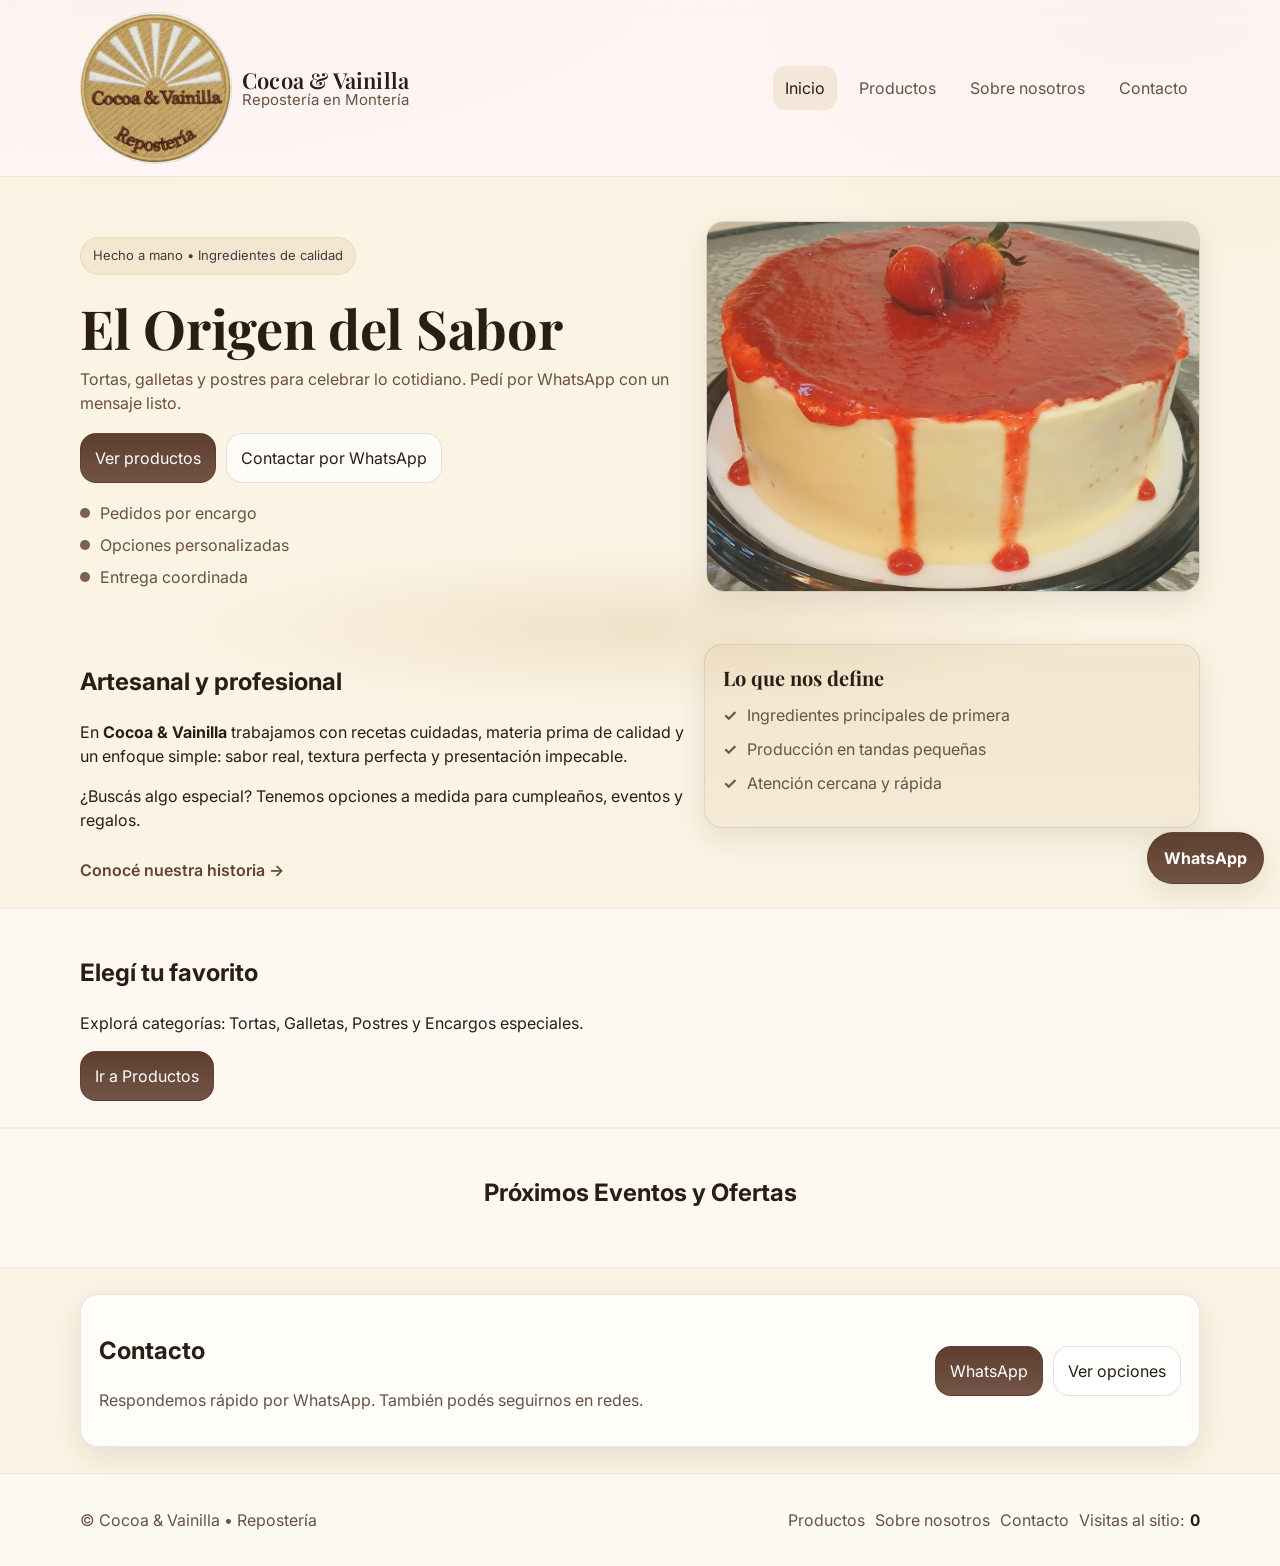
==== index.html @ 6d61a8ed "Add files via upload" ====
<!doctype html>
<html lang="es">
<head>
  <meta charset="utf-8" />
  <meta name="viewport" content="width=device-width, initial-scale=1" />
  <meta name="description" content="Cocoa & Vainilla: repostería artesanal en Montería. Tortas, galletas, postres y encargos especiales. Pedidos por WhatsApp." />
  <title>Cocoa &amp; Vainilla | Repostería artesanal en Montería</title>

  <meta name="robots" content="index,follow" />
  <link rel="canonical" href="index.html" />

  <meta property="og:site_name" content="Cocoa & Vainilla" />
  <meta property="og:type" content="website" />
  <meta property="og:title" content="Cocoa & Vainilla | Repostería artesanal en Montería" />
  <meta property="og:description" content="Tortas, galletas, postres y encargos especiales. Pedí por WhatsApp." />
  <meta property="og:image" content="og-image.png" />
  <meta property="og:image:width" content="1200" />
  <meta property="og:image:height" content="630" />

  <meta name="twitter:card" content="summary_large_image" />
  <meta name="twitter:title" content="Cocoa & Vainilla | Repostería artesanal en Montería" />
  <meta name="twitter:description" content="Tortas, galletas, postres y encargos especiales. Pedí por WhatsApp." />
  <meta name="twitter:image" content="og-image.png" />

  <link rel="preconnect" href="https://fonts.googleapis.com">
  <link rel="preconnect" href="https://fonts.gstatic.com" crossorigin>
  <link href="https://fonts.googleapis.com/css2?family=Inter:wght@300;400;600&family=Playfair+Display:wght@500;600&display=swap" rel="stylesheet">

  <link rel="stylesheet" href="styles.css" />

  <link rel="icon" href="favicon.ico" sizes="any" />
  <link rel="icon" type="image/png" href="favicon-32x32.png" sizes="32x32" />
  <link rel="apple-touch-icon" href="apple-touch-icon.png" />
</head>
<body>
  <a class="skip-link" href="#contenido">Saltar al contenido</a>

  <header class="site-header" data-header>
    <div class="container header-inner">
      <a class="brand" href="index.html" aria-label="Ir al inicio">
        <img src="logo.jpg" alt="Cocoa & Vainilla" width="28" height="28" />
        <span class="brand-text">
          <strong>Cocoa &amp; Vainilla</strong>
          <span>Repostería en Montería</span>
        </span>
      </a>

      <button class="nav-toggle" type="button" aria-expanded="false" aria-controls="site-nav" data-nav-toggle>
        <span class="sr-only">Abrir menú</span>
        <span class="nav-toggle-bars" aria-hidden="true"></span>
      </button>

      <nav id="site-nav" class="site-nav" data-nav>
        <a href="index.html" aria-current="page">Inicio</a>
        <a href="products.html">Productos</a>
        <a href="about.html">Sobre nosotros</a>
        <a href="contact.html">Contacto</a>
      </nav>
    </div>
  </header>

  <main id="contenido">
    <!-- 1. INICIO / HERO -->
    <section class="hero" aria-label="Presentación">
      <div class="container hero-grid">
        <div class="hero-copy">
          <p class="chip">Hecho a mano • Ingredientes de calidad</p>
          <h1>El Origen del Sabor</h1>
          <p class="lead">
            Tortas, galletas y postres para celebrar lo cotidiano.
            Pedí por WhatsApp con un mensaje listo.
          </p>

          <div class="hero-actions">
            <a class="btn btn-primary" href="products.html">Ver productos</a>
            <a class="btn btn-ghost" href="#contacto" data-whatsapp-link data-whatsapp-message="Hola, estoy interesado en sus productos de repostería.">
              Contactar por WhatsApp
            </a>
          </div>

          <ul class="hero-highlights" aria-label="Beneficios">
            <li>Pedidos por encargo</li>
            <li>Opciones personalizadas</li>
            <li>Entrega coordinada</li>
          </ul>
        </div>

        <div class="hero-media" aria-hidden="true">
          <img class="hero-image" src="hero-1.jpg" alt="Torta artesanal Cocoa & Vainilla" />
        </div>
      </div>
      <div class="hero-glow" aria-hidden="true"></div>
    </section>

    <!-- 4. SOBRE NOSOTROS (resumen en inicio) -->
    <section class="section" data-animate>
      <div class="container two-col">
        <div>
          <h2>Artesanal y profesional</h2>
          <p>
            En <strong>Cocoa &amp; Vainilla</strong> trabajamos con recetas cuidadas, materia prima de calidad
            y un enfoque simple: sabor real, textura perfecta y presentación impecable.
          </p>
          <p>
            ¿Buscás algo especial? Tenemos opciones a medida para cumpleaños, eventos y regalos.
          </p>
          <a class="text-link" href="about.html">Conocé nuestra historia →</a>
        </div>
        <div class="card card-soft">
          <h3 class="card-title">Lo que nos define</h3>
          <ul class="check-list">
            <li>Ingredientes principales de primera</li>
            <li>Producción en tandas pequeñas</li>
            <li>Atención cercana y rápida</li>
          </ul>
        </div>
      </div>
    </section>

    <!-- CTA a productos -->
    <section class="section section-alt" data-animate>
      <div class="container cta">
        <div>
          <h2>Elegí tu favorito</h2>
          <p>Explorá categorías: Tortas, Galletas, Postres y Encargos especiales.</p>
        </div>
        <a class="btn btn-primary" href="products.html">Ir a Productos</a>
      </div>
    </section>
<section class="section section-alt" id="ofertas-feed">
  <div class="container">
    <h2 style="text-align: center; margin-bottom: 30px;">Próximos Eventos y Ofertas</h2>
    <div id="offers-container" class="offers-grid">
      </div>
  </div>
</section>
    <!-- 5. CONTACTO (mini en inicio) -->
    <section id="contacto" class="section" data-animate>
      <div class="container">
        <div class="contact-card">
          <div>
            <h2>Contacto</h2>
            <p class="muted">Respondemos rápido por WhatsApp. También podés seguirnos en redes.</p>
          </div>

          <div class="contact-actions">
            <a class="btn btn-primary" href="#" data-whatsapp-link data-whatsapp-message="Hola, estoy interesado en sus productos de repostería.">WhatsApp</a>
            <a class="btn btn-ghost" href="contact.html">Ver opciones</a>
          </div>
        </div>
      </div>
    </section>
  </main>

  <footer class="site-footer">
    <div class="container footer-inner">
      <p class="muted">© <span data-year></span> Cocoa &amp; Vainilla • Repostería</p>
      <div class="footer-links">
        <a href="products.html">Productos</a>
        <a href="about.html">Sobre nosotros</a>
        <a href="contact.html">Contacto</a>
        <span class="footer-visits">Visitas al sitio: <strong data-visit-count>0</strong></span>
      </div>
    </div>
  </footer>

  <a class="wa-float" href="#" data-whatsapp-link aria-label="Escribir por WhatsApp">WhatsApp</a>

 <!-- Panel de administración local (versión mejorada) -->
<div id="admin-panel" style="display:none; position:fixed; top:0; left:0; width:100vw; height:100vh; background:rgba(0,0,0,0.65); z-index:9999; align-items:center; justify-content:center;">
  <div style="background:#fff; padding:32px; border-radius:12px; max-width:520px; width:100%; box-shadow:0 8px 32px #0002; position:relative;">
    <button id="admin-close" style="position:absolute; top:12px; right:12px; font-size:24px; background:none; border:none; cursor:pointer; color:#666;">×</button>
    
    <h2>Editar productos</h2>
    
    <select id="admin-product-select" style="width:100%; margin-bottom:16px; padding:10px;"></select>
    
    <div style="display:flex; gap:8px; margin-bottom:12px;">
      <select id="admin-category" style="flex:1; padding:10px;"></select>
      <input id="admin-new-category" placeholder="Nueva categoría" style="flex:1; padding:10px;" />
      <button id="admin-add-category" style="padding:0 14px;">+</button>
    </div>

    <input id="admin-name" placeholder="Nombre del producto" style="width:100%; margin-bottom:10px; padding:10px;" />
    <textarea id="admin-desc" placeholder="Descripción completa" style="width:100%; height:80px; margin-bottom:10px; padding:10px;"></textarea>
    <input id="admin-price" placeholder="Precio base (COP)" type="number" style="width:100%; margin-bottom:10px; padding:10px;" />
    <input id="admin-image" placeholder="URL de imagen (opcional)" style="width:100%; margin-bottom:10px; padding:10px;" />
    
    <input id="admin-image-file" type="file" accept="image/*" style="width:100%; margin-bottom:12px;" />
    <img id="admin-image-preview" style="display:none; max-width:100%; margin-bottom:12px; border-radius:8px;" alt="Vista previa" />

    <div style="display:flex; gap:12px; margin-top:20px;">
      <button id="admin-save" style="flex:1; background:#c7a56b; color:white; border:none; padding:14px; border-radius:8px; font-weight:bold; font-size:16px;">
        Guardar cambios
      </button>
      <button id="admin-delete" style="flex:1; background:#e74c3c; color:white; border:none; padding:14px; border-radius:8px; font-weight:bold; font-size:16px; display:none;">
        Eliminar producto
      </button>
    </div>

    <p style="font-size:13px; color:#888; margin-top:16px; text-align:center;">
      <hr style="margin: 20px 0; border: 0; border-top: 1px solid #eee;">
<h3>Gestionar Ofertas (Feed)</h3>
<select id="admin-offer-select" style="width:100%; margin-bottom:12px; padding:10px;"></select>
<input id="admin-offer-title" placeholder="Título de la oferta (ej: 2x1 Martes)" style="width:100%; margin-bottom:10px; padding:10px;" />
<textarea id="admin-offer-desc" placeholder="Descripción de la oferta..." style="width:100%; height:60px; margin-bottom:10px; padding:10px;"></textarea>

<div style="display:flex; gap:12px;">
  <button id="admin-offer-save" style="flex:1; background:#4CAF50; color:white; border:none; padding:10px; border-radius:6px; font-weight:bold;">
    Guardar Oferta
  </button>
  <button id="admin-offer-delete" style="flex:1; background:#e74c3c; color:white; border:none; padding:10px; border-radius:6px; font-weight:bold; display:none;">
    Eliminar Oferta
  </button>
</div>
      Solo visible para ti (IndexedDB local)
    </p>
  </div>
</div>
  <script src="script.js" defer></script>
  <script type="module" src="admin.js"></script>
</body>
</html>
---- styles.css ----
/*
  Cocoa & Vainilla — estilos base
  - Mobile first, responsive
  - Paleta pastel (CSS variables)
  - Animaciones simples (hover + fade-in)
*/

:root {
  /* Colores inspirados en el logo (beige/dorado + café) */
  --bg: #fbf3e3;
  --surface: #ffffff;
  --surface-2: #f4e7cf;
  --text: #2b1d16;
  --muted: #6a5144;

  --primary: #5b3a2a;     /* café */
  --primary-2: #c7a56b;   /* dorado */
  --accent: #efe3cc;      /* crema */

  --border: rgba(43, 29, 22, 0.14);
  --shadow: 0 10px 30px rgba(43, 29, 22, 0.10);

  --radius: 18px;
  --radius-sm: 14px;

  --container: 1120px;
  --gap: 16px;
}

*,
*::before,
*::after {
  box-sizing: border-box;
}

html {
  scroll-behavior: smooth;
}

body {
  margin: 0;
  font-family: Inter, system-ui, -apple-system, Segoe UI, Roboto, Arial, sans-serif;
  color: var(--text);
  background: radial-gradient(1200px 600px at 10% -10%, rgba(199, 165, 107, 0.22), transparent 60%),
    radial-gradient(900px 500px at 90% 0%, rgba(239, 227, 204, 0.70), transparent 55%),
    var(--bg);
  line-height: 1.5;
}

img {
  max-width: 100%;
  height: auto;
  display: block;
}

a {
  color: inherit;
  text-decoration: none;
}

a:focus-visible,
button:focus-visible {
  outline: 3px solid rgba(199, 165, 107, 0.55);
  outline-offset: 2px;
  border-radius: 10px;
}

.container {
  width: min(var(--container), 100% - 32px);
  margin-inline: auto;
}

.skip-link {
  position: absolute;
  left: -999px;
  top: 12px;
  background: var(--surface);
  border: 1px solid var(--border);
  padding: 10px 12px;
  border-radius: 12px;
  z-index: 999;
}

.skip-link:focus {
  left: 12px;
}

/* Header / Nav */
.site-header {
  position: sticky;
  top: 0;
  z-index: 50;
  background: rgba(255, 247, 251, 0.72);
  backdrop-filter: blur(12px);
  border-bottom: 1px solid rgba(36, 27, 34, 0.08);
}

.header-inner {
  display: flex;
  align-items: center;
  justify-content: space-between;
  gap: var(--gap);
  padding: 12px 0;
  position: relative;
}

.brand {
  display: inline-flex;
  align-items: center;
  gap: 10px;
}

.brand img {
  width: 192px;
  height: 192px;
  border-radius: 999px;
  object-fit: cover;
  background: rgba(255, 255, 255, 0.85);
  border: 1px solid rgba(43, 29, 22, 0.14);
}

.brand-text {
  display: grid;
  line-height: 1.1;
}

.brand-text strong {
  font-family: "Playfair Display", serif;
  font-weight: 600;
  letter-spacing: 0.2px;
  font-size: 20px;
}

.brand-text span {
  font-size: 14px;
  color: var(--muted);
}

.site-nav {
  display: none;
  gap: 10px;
}

.site-nav a {
  padding: 10px 12px;
  border-radius: 12px;
  color: var(--muted);
  transition: background-color 160ms ease, color 160ms ease;
}

.site-nav a[aria-current="page"] {
  color: var(--text);
  background: rgba(199, 165, 107, 0.18);
}

.site-nav a:hover {
  background: rgba(239, 227, 204, 0.72);
  color: var(--text);
}

.nav-toggle {
  border: 1px solid rgba(36, 27, 34, 0.12);
  background: var(--surface);
  border-radius: 14px;
  padding: 10px 12px;
  cursor: pointer;
}

.nav-toggle-bars {
  display: inline-block;
  width: 22px;
  height: 14px;
  background:
    linear-gradient(var(--text), var(--text)) 0 0 / 100% 2px,
    linear-gradient(var(--text), var(--text)) 0 50% / 100% 2px,
    linear-gradient(var(--text), var(--text)) 0 100% / 100% 2px;
  background-repeat: no-repeat;
  opacity: 0.85;
}

.nav-open .site-nav {
  display: grid;
  position: absolute;
  right: 0;
  top: calc(100% + 10px);
  width: min(320px, 100%);
  padding: 10px;
  background: rgba(255, 255, 255, 0.92);
  border: 1px solid rgba(36, 27, 34, 0.12);
  border-radius: 16px;
  box-shadow: var(--shadow);
}

/* Hero */
.hero {
  position: relative;
  padding: 44px 0 26px;
}

.hero-grid {
  display: grid;
  gap: 22px;
}

.chip {
  display: inline-flex;
  align-items: center;
  gap: 8px;
  padding: 8px 12px;
  border-radius: 999px;
  background: rgba(239, 227, 204, 0.72);
  border: 1px solid rgba(199, 165, 107, 0.22);
  color: rgba(36, 27, 34, 0.85);
  font-size: 13px;
}

.hero h1 {
  margin: 12px 0 10px;
  font-family: "Playfair Display", serif;
  font-size: clamp(34px, 6vw, 54px);
  line-height: 1.05;
  letter-spacing: -0.3px;
}

.lead {
  margin: 0;
  color: var(--muted);
  font-size: 16px;
}

.hero-actions {
  display: flex;
  flex-wrap: wrap;
  gap: 10px;
  margin-top: 18px;
}

.hero-highlights {
  display: grid;
  gap: 8px;
  padding: 0;
  margin: 18px 0 0;
  list-style: none;
  color: var(--muted);
}

.hero-highlights li {
  display: inline-flex;
  align-items: center;
  gap: 10px;
}

.hero-highlights li::before {
  content: "";
  width: 10px;
  height: 10px;
  border-radius: 50%;
  background: rgba(91, 58, 42, 0.80);
}

.hero-media {
  border-radius: var(--radius);
  overflow: hidden;
  border: 1px solid rgba(36, 27, 34, 0.10);
  background: linear-gradient(180deg, rgba(199, 165, 107, 0.20), rgba(239, 227, 204, 0.60));
  box-shadow: var(--shadow);
}

.hero-image {
  width: 100%;
  aspect-ratio: 4 / 3;
  object-fit: cover;
}

.hero-glow {
  position: absolute;
  inset: auto 0 -120px 0;
  height: 220px;
  background: radial-gradient(closest-side, rgba(199, 165, 107, 0.22), transparent 70%);
  pointer-events: none;
}

/* Sections */
.page {
  padding-bottom: 40px;
}

.page-hero {
  padding: 28px 0 8px;
}

.page-hero h1 {
  font-family: "Playfair Display", serif;
  font-size: clamp(28px, 5vw, 40px);
  margin: 0 0 8px;
}

.section {
  padding: 26px 0;
}

.section-alt {
  background: rgba(255, 255, 255, 0.56);
  border-top: 1px solid rgba(36, 27, 34, 0.06);
  border-bottom: 1px solid rgba(36, 27, 34, 0.06);
}

.section-title {
  font-family: "Playfair Display", serif;
  margin: 0 0 12px;
  font-size: 22px;
}

.two-col {
  display: grid;
  gap: 18px;
}

/* Cards */
.card {
  background: rgba(255, 255, 255, 0.85);
  border: 1px solid rgba(36, 27, 34, 0.10);
  border-radius: var(--radius);
  padding: 18px;
  box-shadow: var(--shadow);
}

.card-soft {
  background: linear-gradient(180deg, rgba(199, 165, 107, 0.16), rgba(239, 227, 204, 0.60));
}

.card-title {
  margin: 0 0 10px;
  font-family: "Playfair Display", serif;
  font-size: 20px;
}

.check-list {
  list-style: none;
  padding: 0;
  margin: 0 0 14px;
  color: var(--muted);
  display: grid;
  gap: 10px;
}

.check-list li {
  display: flex;
  gap: 10px;
}

.check-list li::before {
  content: "✓";
  color: rgba(91, 58, 42, 0.85);
  font-weight: 700;
}

/* Buttons */
.btn {
  display: inline-flex;
  align-items: center;
  justify-content: center;
  gap: 10px;
  border-radius: 16px;
  padding: 12px 14px;
  border: 1px solid rgba(36, 27, 34, 0.12);
  cursor: pointer;
  transition: transform 160ms ease, background-color 160ms ease, border-color 160ms ease;
  user-select: none;
}

.btn:hover {
  transform: translateY(-1px);
}

.btn-primary {
  background: linear-gradient(180deg, rgba(91, 58, 42, 0.98), rgba(91, 58, 42, 0.86));
  color: white;
  border-color: rgba(91, 58, 42, 0.55);
}

.btn-primary:hover {
  background: linear-gradient(180deg, rgba(199, 165, 107, 0.96), rgba(91, 58, 42, 0.92));
}

.btn-ghost {
  background: rgba(255, 255, 255, 0.72);
}

.text-link {
  display: inline-flex;
  align-items: center;
  gap: 8px;
  margin-top: 10px;
  color: rgba(91, 58, 42, 0.95);
  font-weight: 600;
}

/* Product grid */
.product-grid {
  display: grid;
  grid-template-columns: repeat(auto-fit, minmax(320px, 1fr));
  gap: 24px;
  align-items: stretch;
}

.product-card {
  background: var(--surface-2);
  border: 1px solid rgba(36, 27, 34, 0.10);
  border-radius: var(--radius);
  overflow: hidden;
  box-shadow: var(--shadow);
  transition: transform 160ms ease, border-color 160ms ease;
  display: flex;
  flex-direction: column;
  height: 100%;
}

.product-card:hover {
  transform: translateY(-2px);
  border-color: rgba(199, 165, 107, 0.40);
}

.product-thumb {
  background: linear-gradient(180deg, rgba(199, 165, 107, 0.20), rgba(239, 227, 204, 0.60));
  border-bottom: 1px solid rgba(36, 27, 34, 0.08);
}

.product-thumb img {
  width: 100%;
  aspect-ratio: 4 / 3;
  object-fit: cover;
}

.product-body {
  padding: 18px 16px 16px 16px;
  display: flex;
  flex-direction: column;
  flex: 1 1 auto;
}

.product-name {
  margin: 0 0 8px 0;
  font-family: "Playfair Display", serif;
  font-size: 20px;
  font-weight: 600;
}

.product-desc {
  margin: 0 0 12px 0;
  color: var(--muted);
  font-size: 15px;
}

.product-meta {
  display: flex;
  align-items: center;
  justify-content: space-between;
  gap: 10px;
}

.price {
  font-weight: 700;
  color: rgba(36, 27, 34, 0.92);
  font-size: 17px;
  margin-top: auto;
  margin-bottom: 0;
}

.badge {
  font-size: 12px;
  color: rgba(36, 27, 34, 0.85);
  background: rgba(239, 227, 204, 0.72);
  border: 1px solid rgba(199, 165, 107, 0.22);
  padding: 6px 10px;
  border-radius: 999px;
}

/* Product detail */
.product-detail {
  display: grid;
  gap: 16px;
  margin-top: 14px;
}

.product-detail-media {
  border-radius: var(--radius);
  overflow: hidden;
  border: 1px solid rgba(36, 27, 34, 0.10);
  background: rgba(255, 255, 255, 0.92);
  box-shadow: var(--shadow);
}

.product-detail-media img {
  width: 100%;
  aspect-ratio: 16 / 11;
  object-fit: cover;
}

.product-detail-copy h1 {
  margin: 0 0 8px;
  font-family: "Playfair Display", serif;
  font-size: clamp(26px, 5vw, 40px);
}

.product-detail-copy p {
  color: var(--muted);
}

.ingredients {
  margin: 14px 0 16px;
  padding: 14px;
  background: rgba(244, 231, 207, 0.80);
  border: 1px solid rgba(199, 165, 107, 0.22);
  border-radius: var(--radius-sm);
}

.ingredients h3 {
  margin: 0 0 8px;
  font-family: "Playfair Display", serif;
  font-size: 18px;
}

.ingredients ul {
  margin: 0;
  padding-left: 18px;
  color: var(--muted);
}

/* Contact */
.contact-card {
  display: grid;
  gap: 14px;
  align-items: center;
  background: rgba(255, 255, 255, 0.8);
  border: 1px solid rgba(36, 27, 34, 0.10);
  border-radius: var(--radius);
  padding: 18px;
  box-shadow: var(--shadow);
}

.contact-actions {
  display: flex;
  flex-wrap: wrap;
  gap: 10px;
}

.contact-grid {
  display: grid;
  gap: 14px;
}

.social-links {
  display: grid;
  gap: 10px;
}

.social {
  display: flex;
  align-items: center;
  gap: 10px;
  padding: 10px 12px;
  border: 1px solid rgba(36, 27, 34, 0.10);
  border-radius: 14px;
  background: rgba(255, 255, 255, 0.7);
  transition: transform 160ms ease, background-color 160ms ease;
}

.social:hover {
  transform: translateY(-1px);
  background: rgba(239, 227, 204, 0.72);
}

.social-icon {
  width: 32px;
  height: 32px;
  border-radius: 12px;
  display: inline-flex;
  align-items: center;
  justify-content: center;
  background: rgba(244, 231, 207, 0.85);
  border: 1px solid rgba(199, 165, 107, 0.28);
  color: rgba(36, 27, 34, 0.86);
  font-weight: 700;
}

.location-box {
  border-radius: 14px;
  padding: 12px;
  background: rgba(244, 231, 207, 0.65);
  border: 1px dashed rgba(199, 165, 107, 0.40);
}

.map-embed {
  margin-top: 10px;
  border-radius: 14px;
  overflow: hidden;
  border: 1px solid rgba(36, 27, 34, 0.10);
  background: rgba(255, 255, 255, 0.85);
}

.map-embed iframe {
  width: 100%;
  height: 260px;
  border: 0;
  display: block;
}

/* Footer */
.site-footer {
  border-top: 1px solid rgba(36, 27, 34, 0.08);
  padding: 18px 0;
  background: rgba(255, 255, 255, 0.58);
}

.footer-inner {
  display: flex;
  flex-wrap: wrap;
  justify-content: space-between;
  align-items: center;
  gap: 12px;
}

.footer-links {
  display: inline-flex;
  flex-wrap: wrap;
  gap: 10px;
  color: var(--muted);
}

.footer-visits {
  display: inline-flex;
  align-items: center;
  gap: 6px;
  white-space: nowrap;
}

.footer-visits strong {
  color: var(--text);
  font-weight: 700;
  font-variant-numeric: tabular-nums;
}

.footer-links a:hover {
  color: var(--text);
}

/* Floating WhatsApp button */
.wa-float {
  position: fixed;
  right: 16px;
  bottom: 16px;
  z-index: 70;
  display: inline-flex;
  align-items: center;
  justify-content: center;
  height: 52px;
  padding: 0 16px;
  border-radius: 999px;
  background: linear-gradient(180deg, rgba(91, 58, 42, 0.98), rgba(91, 58, 42, 0.86));
  color: #fff;
  border: 1px solid rgba(91, 58, 42, 0.55);
  box-shadow: var(--shadow);
  font-weight: 700;
}

.wa-float:hover {
  background: linear-gradient(180deg, rgba(199, 165, 107, 0.96), rgba(91, 58, 42, 0.92));
}

.wa-float:active {
  transform: translateY(1px);
}

/* Utilities */
.muted {
  color: var(--muted);
}

.tip {
  margin-top: 10px;
  color: var(--muted);
  font-size: 13px;
}

.kbd {
  font-family: ui-monospace, SFMono-Regular, Menlo, Monaco, Consolas, "Liberation Mono", "Courier New", monospace;
  background: rgba(36, 27, 34, 0.06);
  border: 1px solid rgba(36, 27, 34, 0.10);
  padding: 2px 6px;
  border-radius: 8px;
}

.sr-only {
  position: absolute;
  width: 1px;
  height: 1px;
  padding: 0;
  margin: -1px;
  overflow: hidden;
  clip: rect(0, 0, 0, 0);
  border: 0;
}

/* Skeleton (detalle de producto) */
.skeleton {
  display: grid;
  gap: 14px;
}

.skeleton-box {
  width: 100%;
  aspect-ratio: 16 / 11;
  border-radius: var(--radius);
  background: linear-gradient(90deg, rgba(36, 27, 34, 0.06), rgba(36, 27, 34, 0.10), rgba(36, 27, 34, 0.06));
  background-size: 200% 100%;
  animation: shimmer 1.2s infinite linear;
}

.skeleton-lines {
  display: grid;
  gap: 10px;
}

.skeleton-lines div {
  height: 14px;
  border-radius: 10px;
  background: linear-gradient(90deg, rgba(36, 27, 34, 0.06), rgba(36, 27, 34, 0.10), rgba(36, 27, 34, 0.06));
  background-size: 200% 100%;
  animation: shimmer 1.2s infinite linear;
}

@keyframes shimmer {
  0% { background-position: 0% 0; }
  100% { background-position: 200% 0; }
}

/* Fade-in on scroll */
[data-animate] {
  opacity: 0;
  transform: translateY(10px);
  transition: opacity 420ms ease, transform 420ms ease;
}

[data-animate].in-view {
  opacity: 1;
  transform: translateY(0);
}

/* Desktop adjustments */
@media (min-width: 760px) {
  .brand img {
    width: 152px;
    height: 152px;
  }

  .brand-text strong {
    font-size: 22px;
  }

  .brand-text span {
    font-size: 15px;
  }

  .site-nav {
    display: inline-flex;
  }

  .nav-toggle {
    display: none;
  }

  .nav-open .site-nav {
    position: static;
    width: auto;
    padding: 0;
    background: transparent;
    border: 0;
    border-radius: 0;
    box-shadow: none;
    display: inline-flex;
  }

  .hero-grid {
    grid-template-columns: 1.1fr 0.9fr;
    align-items: center;
  }

  .two-col {
    grid-template-columns: 1.1fr 0.9fr;
    align-items: start;
  }

  .product-grid {
    grid-template-columns: repeat(3, minmax(0, 1fr));
  }

  .product-detail {
    grid-template-columns: 1fr 1fr;
    align-items: start;
  }

  .contact-card {
    grid-template-columns: 1fr auto;
  }

  .contact-grid {
    grid-template-columns: repeat(3, minmax(0, 1fr));
  }
}

@media (prefers-reduced-motion: reduce) {
  html { scroll-behavior: auto; }
  * { transition: none !important; animation: none !important; }
}

.offers-feed {
  display: flex;
  flex-direction: column;
  gap: 20px;
}

.offer-card {
  background: #fff;
  border-radius: 12px;
  overflow: hidden;
  box-shadow: 0 4px 16px rgba(0,0,0,0.08);
}

.offer-img {
  width: 100%;
  height: 250px;
  object-fit: cover;
}

.offer-body {
  padding: 16px;
}

.offer-body h3 {
  margin: 0 0 8px;
}

.offer-date {
  font-size: 12px;
  color: #888;
}
.offers-grid {
  display: grid;
  grid-template-columns: repeat(auto-fit, minmax(300px, 1fr));
  gap: 20px;
  margin-top: 20px;
}

.offer-card {
  transition: transform 0.2s ease;
}

.offer-card:hover {
  transform: translateY(-5px);
}
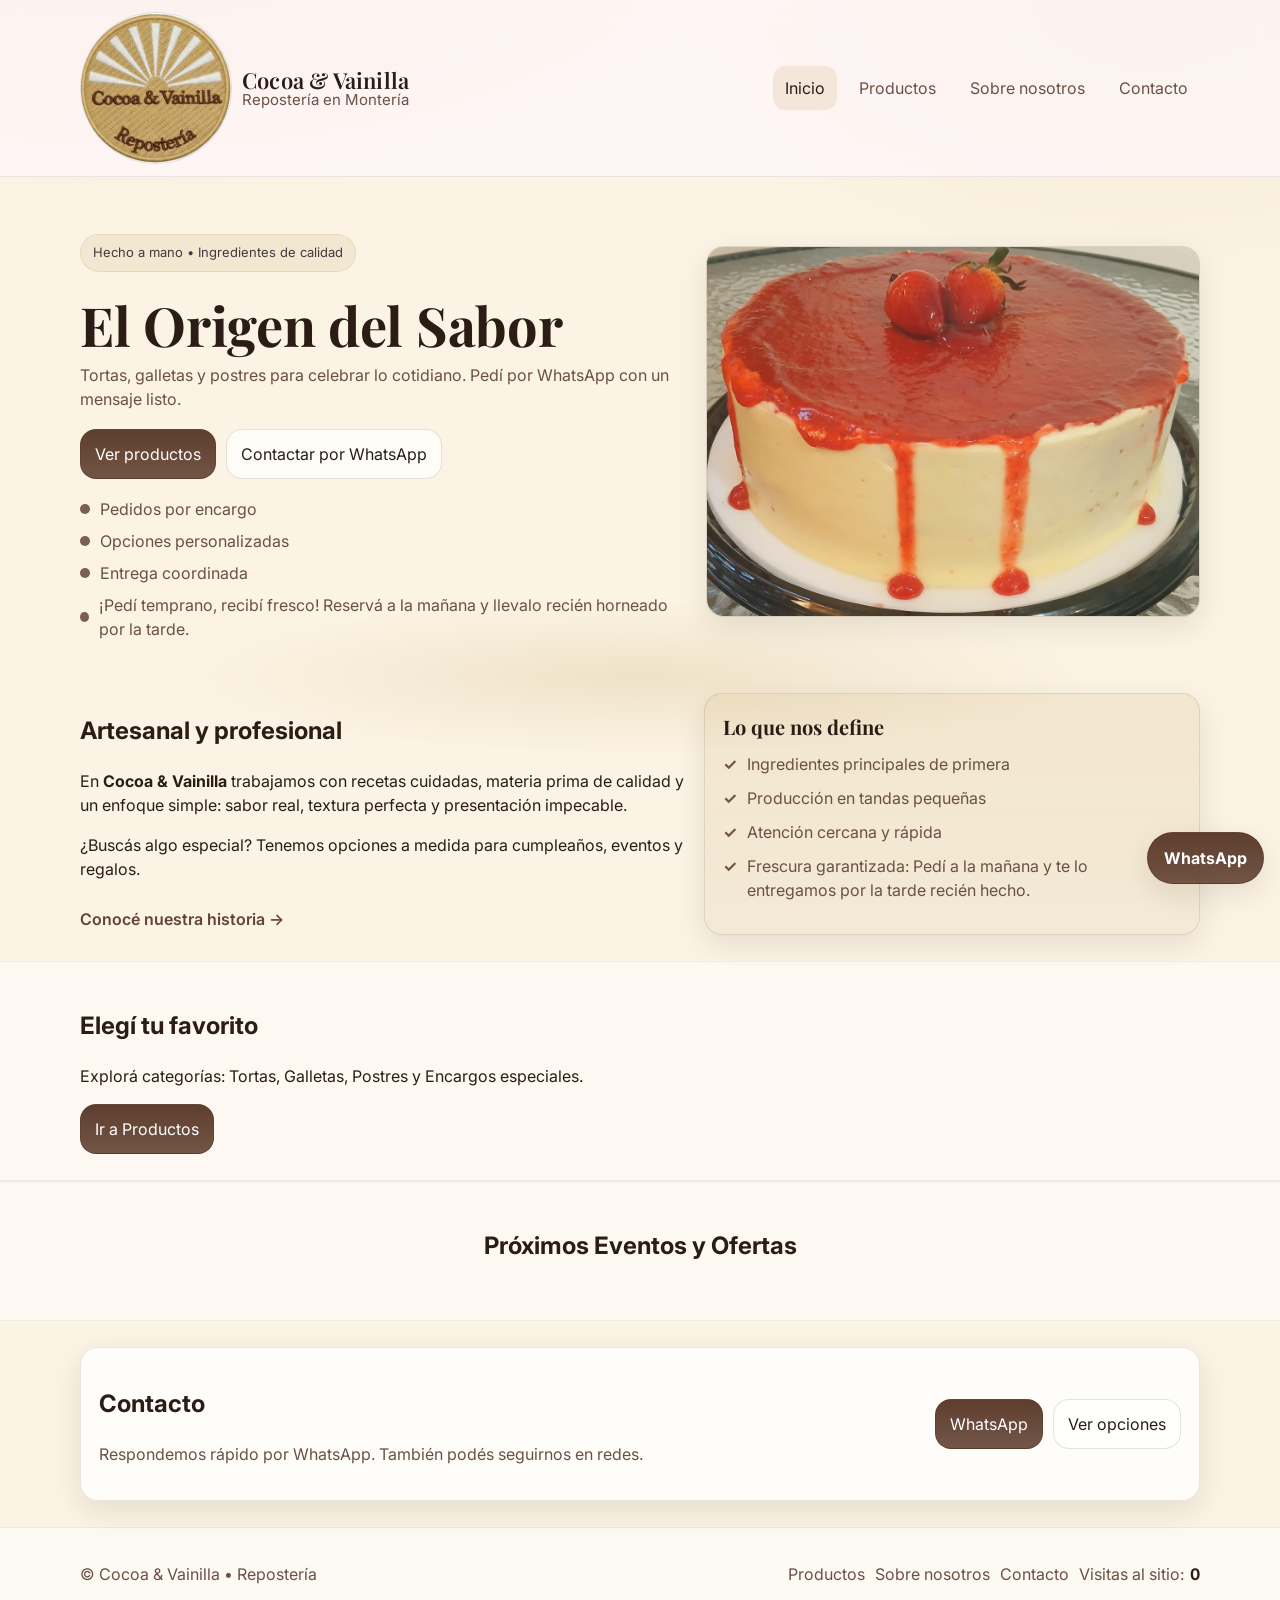
==== commit 68888638: "Add files via upload" ====
--- a/index.html
+++ b/index.html
@@ -82,6 +82,7 @@
             <li>Pedidos por encargo</li>
             <li>Opciones personalizadas</li>
             <li>Entrega coordinada</li>
+             <li>¡Pedí temprano, recibí fresco! Reservá a la mañana y llevalo recién horneado por la tarde.</li>
           </ul>
         </div>
 
@@ -112,6 +113,7 @@
             <li>Ingredientes principales de primera</li>
             <li>Producción en tandas pequeñas</li>
             <li>Atención cercana y rápida</li>
+              <li>Frescura garantizada: Pedí a la mañana y te lo entregamos por la tarde recién hecho.</li>
           </ul>
         </div>
       </div>
@@ -159,7 +161,7 @@
         <a href="products.html">Productos</a>
         <a href="about.html">Sobre nosotros</a>
         <a href="contact.html">Contacto</a>
-        <span class="footer-visits">Visitas al sitio: <strong data-visit-count>0</strong></span>
+        <span class="footer-visits">Visitas al sitio: <strong data-visit-count>0</strong></span> 
       </div>
     </div>
   </footer>
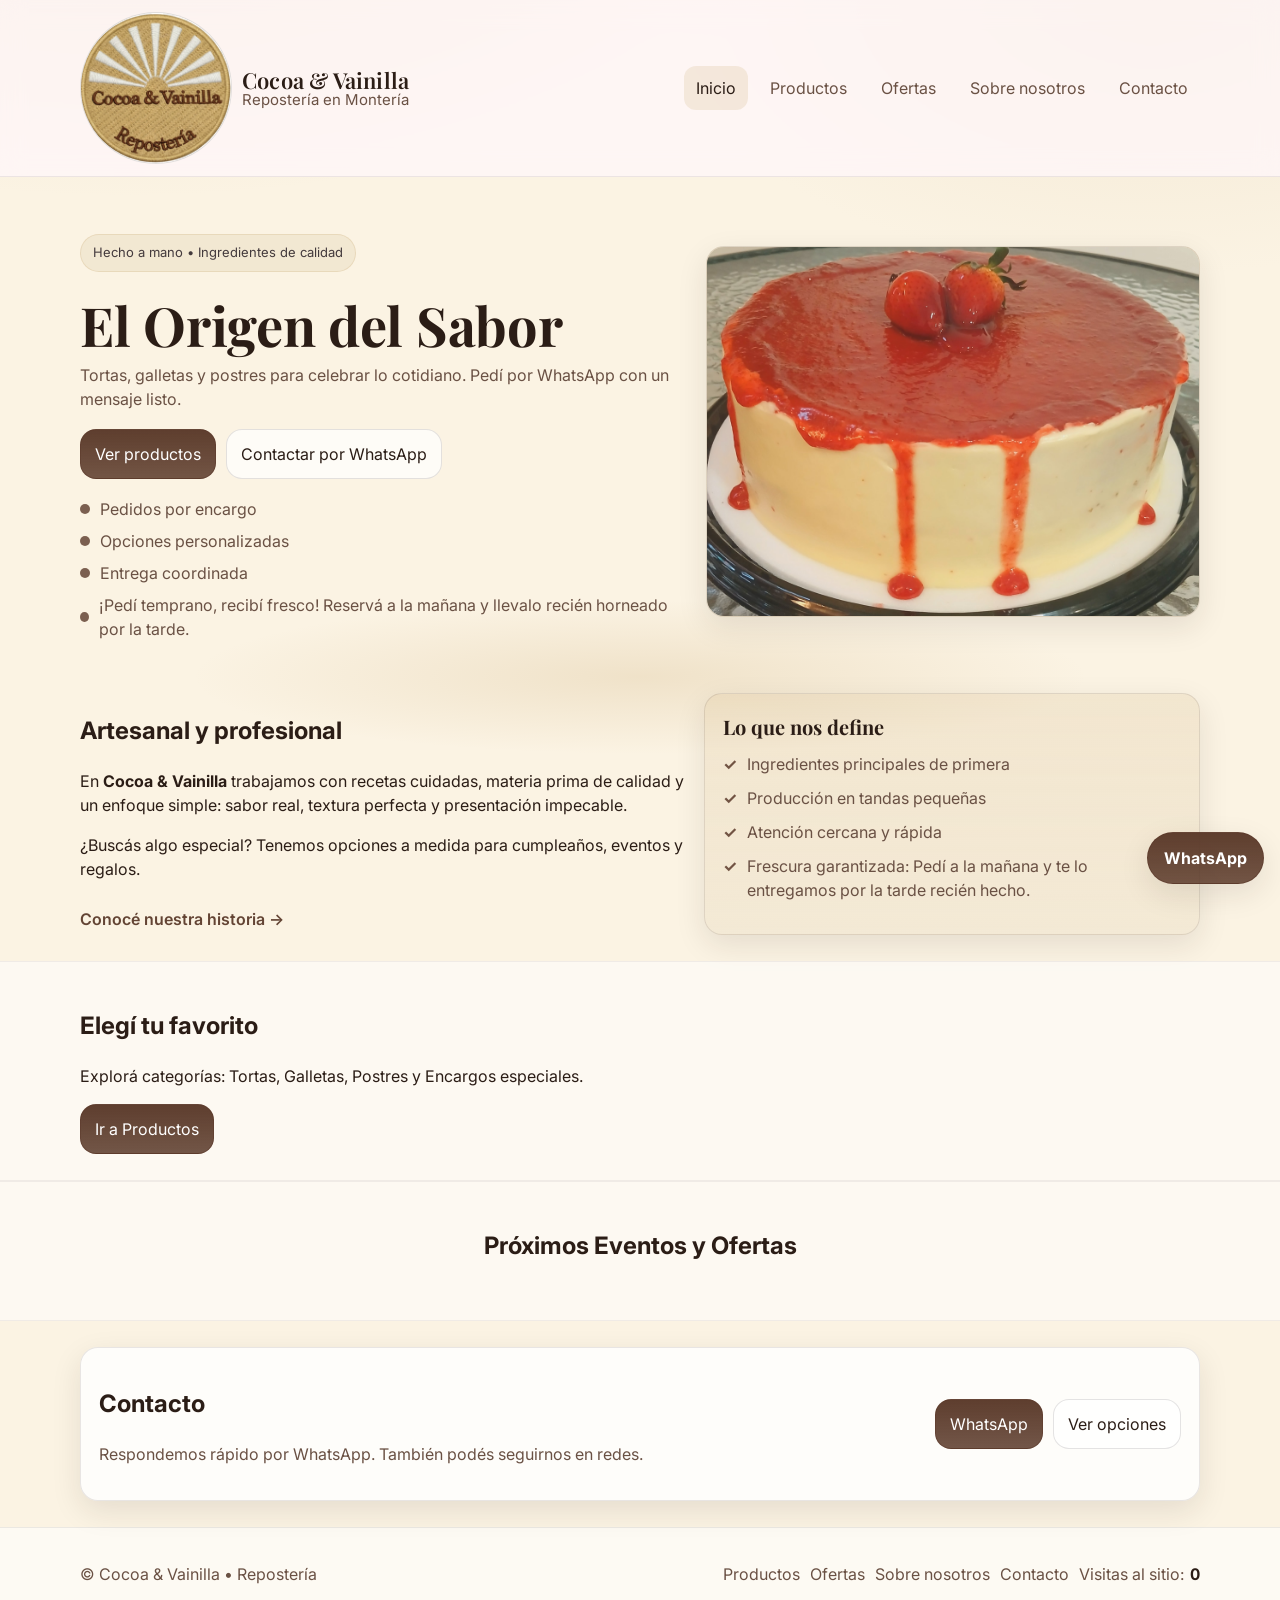
==== commit aa3b0c9c: "Sprint 0 - Saneamiento: HTML/PWA/SEO fixes, JS dedup, JSON cleanup Co-authored-by: juancarlosmu18 <1" ====
--- a/index.html
+++ b/index.html
@@ -7,20 +7,21 @@
   <title>Cocoa &amp; Vainilla | Repostería artesanal en Montería</title>
 
   <meta name="robots" content="index,follow" />
-  <link rel="canonical" href="index.html" />
+  <link rel="canonical" href="https://reposteriacocoayvainilla.co/" />
 
   <meta property="og:site_name" content="Cocoa & Vainilla" />
   <meta property="og:type" content="website" />
+  <meta property="og:url" content="https://reposteriacocoayvainilla.co/" />
   <meta property="og:title" content="Cocoa & Vainilla | Repostería artesanal en Montería" />
   <meta property="og:description" content="Tortas, galletas, postres y encargos especiales. Pedí por WhatsApp." />
-  <meta property="og:image" content="og-image.png" />
+  <meta property="og:image" content="https://reposteriacocoayvainilla.co/og-image.png" />
   <meta property="og:image:width" content="1200" />
   <meta property="og:image:height" content="630" />
 
   <meta name="twitter:card" content="summary_large_image" />
   <meta name="twitter:title" content="Cocoa & Vainilla | Repostería artesanal en Montería" />
   <meta name="twitter:description" content="Tortas, galletas, postres y encargos especiales. Pedí por WhatsApp." />
-  <meta name="twitter:image" content="og-image.png" />
+  <meta name="twitter:image" content="https://reposteriacocoayvainilla.co/og-image.png" />
 
   <link rel="preconnect" href="https://fonts.googleapis.com">
   <link rel="preconnect" href="https://fonts.gstatic.com" crossorigin>
@@ -53,6 +54,7 @@
       <nav id="site-nav" class="site-nav" data-nav>
         <a href="index.html" aria-current="page">Inicio</a>
         <a href="products.html">Productos</a>
+        <a href="ofertas.html">Ofertas</a>
         <a href="about.html">Sobre nosotros</a>
         <a href="contact.html">Contacto</a>
       </nav>
@@ -132,7 +134,7 @@
 <section class="section section-alt" id="ofertas-feed">
   <div class="container">
     <h2 style="text-align: center; margin-bottom: 30px;">Próximos Eventos y Ofertas</h2>
-    <div id="offers-container" class="offers-grid">
+    <div id="offers-feed" class="offers-grid">
       </div>
   </div>
 </section>
@@ -159,6 +161,7 @@
       <p class="muted">© <span data-year></span> Cocoa &amp; Vainilla • Repostería</p>
       <div class="footer-links">
         <a href="products.html">Productos</a>
+        <a href="ofertas.html">Ofertas</a>
         <a href="about.html">Sobre nosotros</a>
         <a href="contact.html">Contacto</a>
         <span class="footer-visits">Visitas al sitio: <strong data-visit-count>0</strong></span> 
@@ -220,6 +223,7 @@
   </div>
 </div>
   <script src="script.js" defer></script>
+  <script type="module" src="offers.js"></script>
   <script type="module" src="admin.js"></script>
 </body>
-</html>+</html>
--- a/styles.css
+++ b/styles.css
@@ -825,6 +825,11 @@
   border-radius: 12px;
   overflow: hidden;
   box-shadow: 0 4px 16px rgba(0,0,0,0.08);
+  transition: transform 0.2s ease;
+}
+
+.offer-card:hover {
+  transform: translateY(-5px);
 }
 
 .offer-img {
@@ -850,12 +855,4 @@
   grid-template-columns: repeat(auto-fit, minmax(300px, 1fr));
   gap: 20px;
   margin-top: 20px;
-}
-
-.offer-card {
-  transition: transform 0.2s ease;
-}
-
-.offer-card:hover {
-  transform: translateY(-5px);
 }
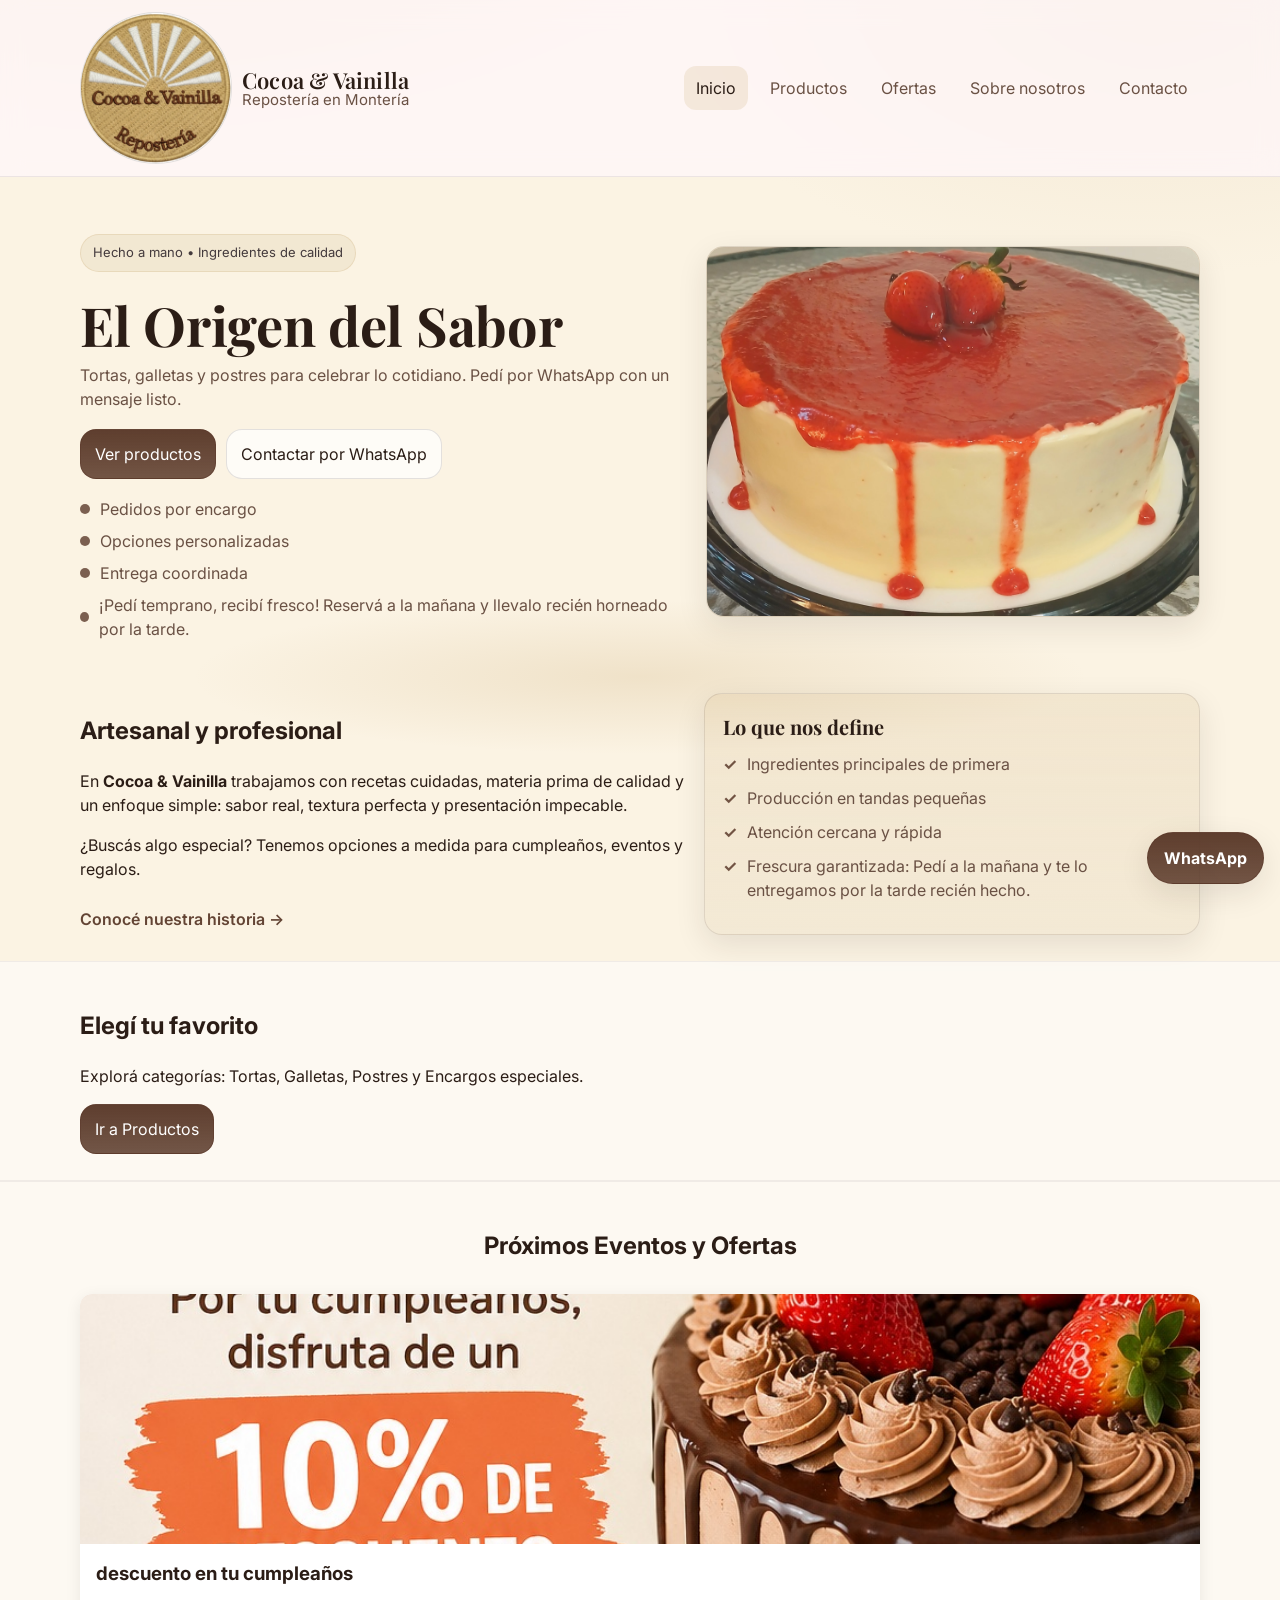
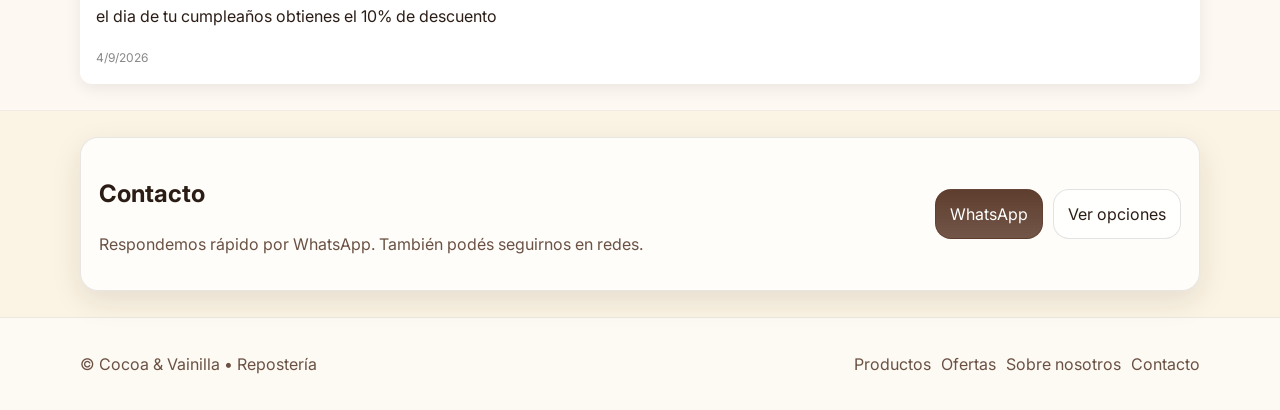
==== commit a8fe016a: "Actualizar index.html" ====
--- a/index.html
+++ b/index.html
@@ -163,8 +163,8 @@
         <a href="products.html">Productos</a>
         <a href="ofertas.html">Ofertas</a>
         <a href="about.html">Sobre nosotros</a>
-        <a href="contact.html">Contacto</a>
-        <span class="footer-visits">Visitas al sitio: <strong data-visit-count>0</strong></span> 
+        <a href="contact.html">Contacto</a>+
       </div>
     </div>
   </footer>
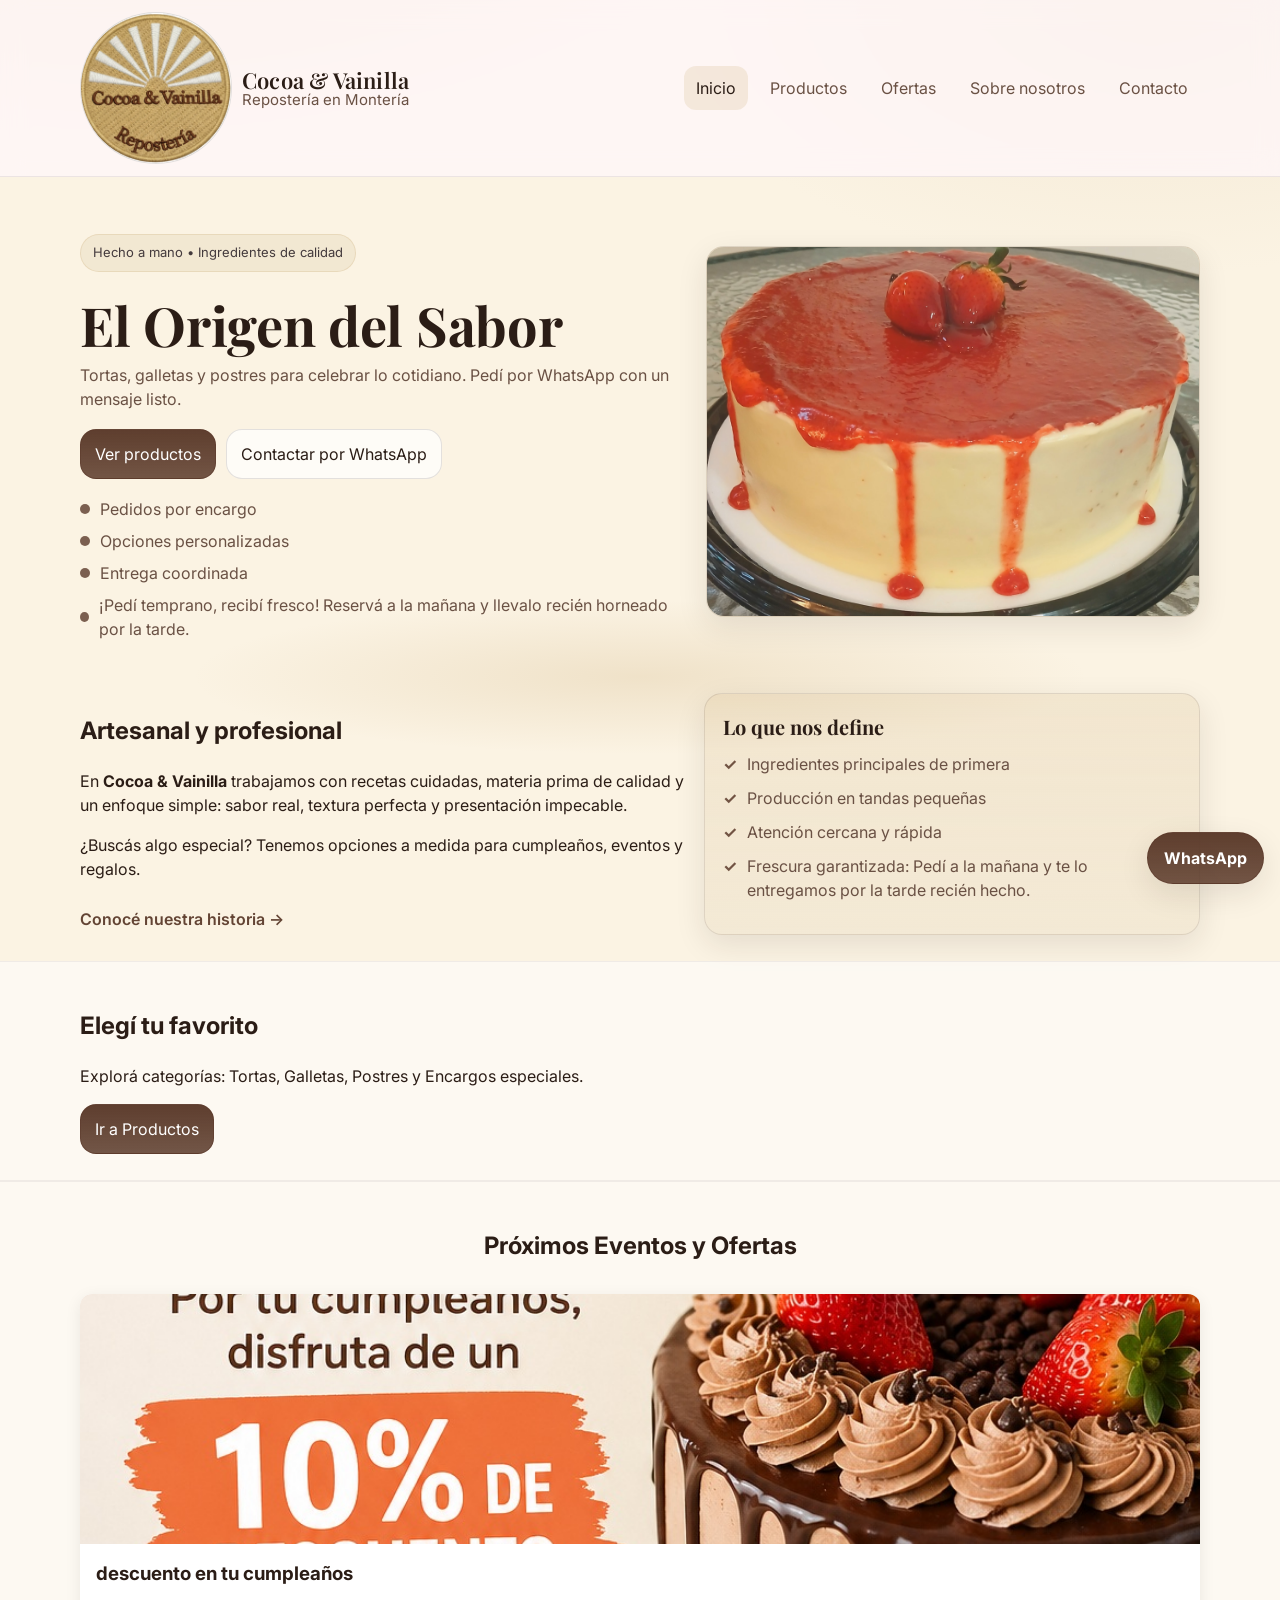
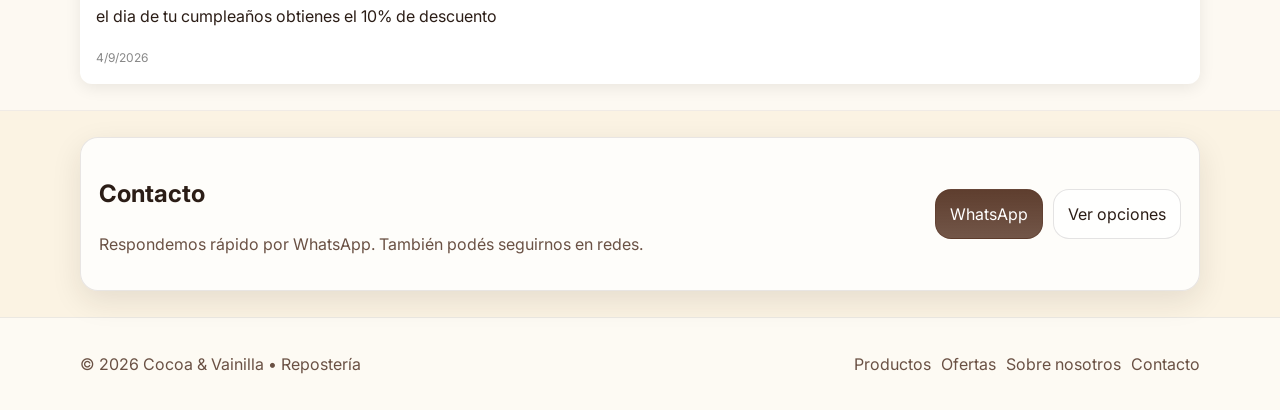
==== commit 12825d0e: "feat: elegir el tipo de precio desde el panel administrativo Decisión §7-1 (ampliación de alcance au" ====
--- a/index.html
+++ b/index.html
@@ -189,6 +189,14 @@
     <input id="admin-name" placeholder="Nombre del producto" style="width:100%; margin-bottom:10px; padding:10px;" />
     <textarea id="admin-desc" placeholder="Descripción completa" style="width:100%; height:80px; margin-bottom:10px; padding:10px;"></textarea>
     <input id="admin-price" placeholder="Precio base (COP)" type="number" style="width:100%; margin-bottom:10px; padding:10px;" />
+    <label for="admin-price-type" style="display:block; font-size:13px; color:#888; margin-bottom:4px;">Tipo de precio</label>
+    <select id="admin-price-type" style="width:100%; margin-bottom:10px; padding:10px;">
+      <option value="fixed">Precio fijo</option>
+      <option value="from">Desde (precio mínimo)</option>
+      <option value="variable">Precio variable</option>
+      <option value="quote">Cotizar</option>
+      <option value="custom">Referencia (personalizado)</option>
+    </select>
     <input id="admin-image" placeholder="URL de imagen (opcional)" style="width:100%; margin-bottom:10px; padding:10px;" />
     
     <input id="admin-image-file" type="file" accept="image/*" style="width:100%; margin-bottom:12px;" />
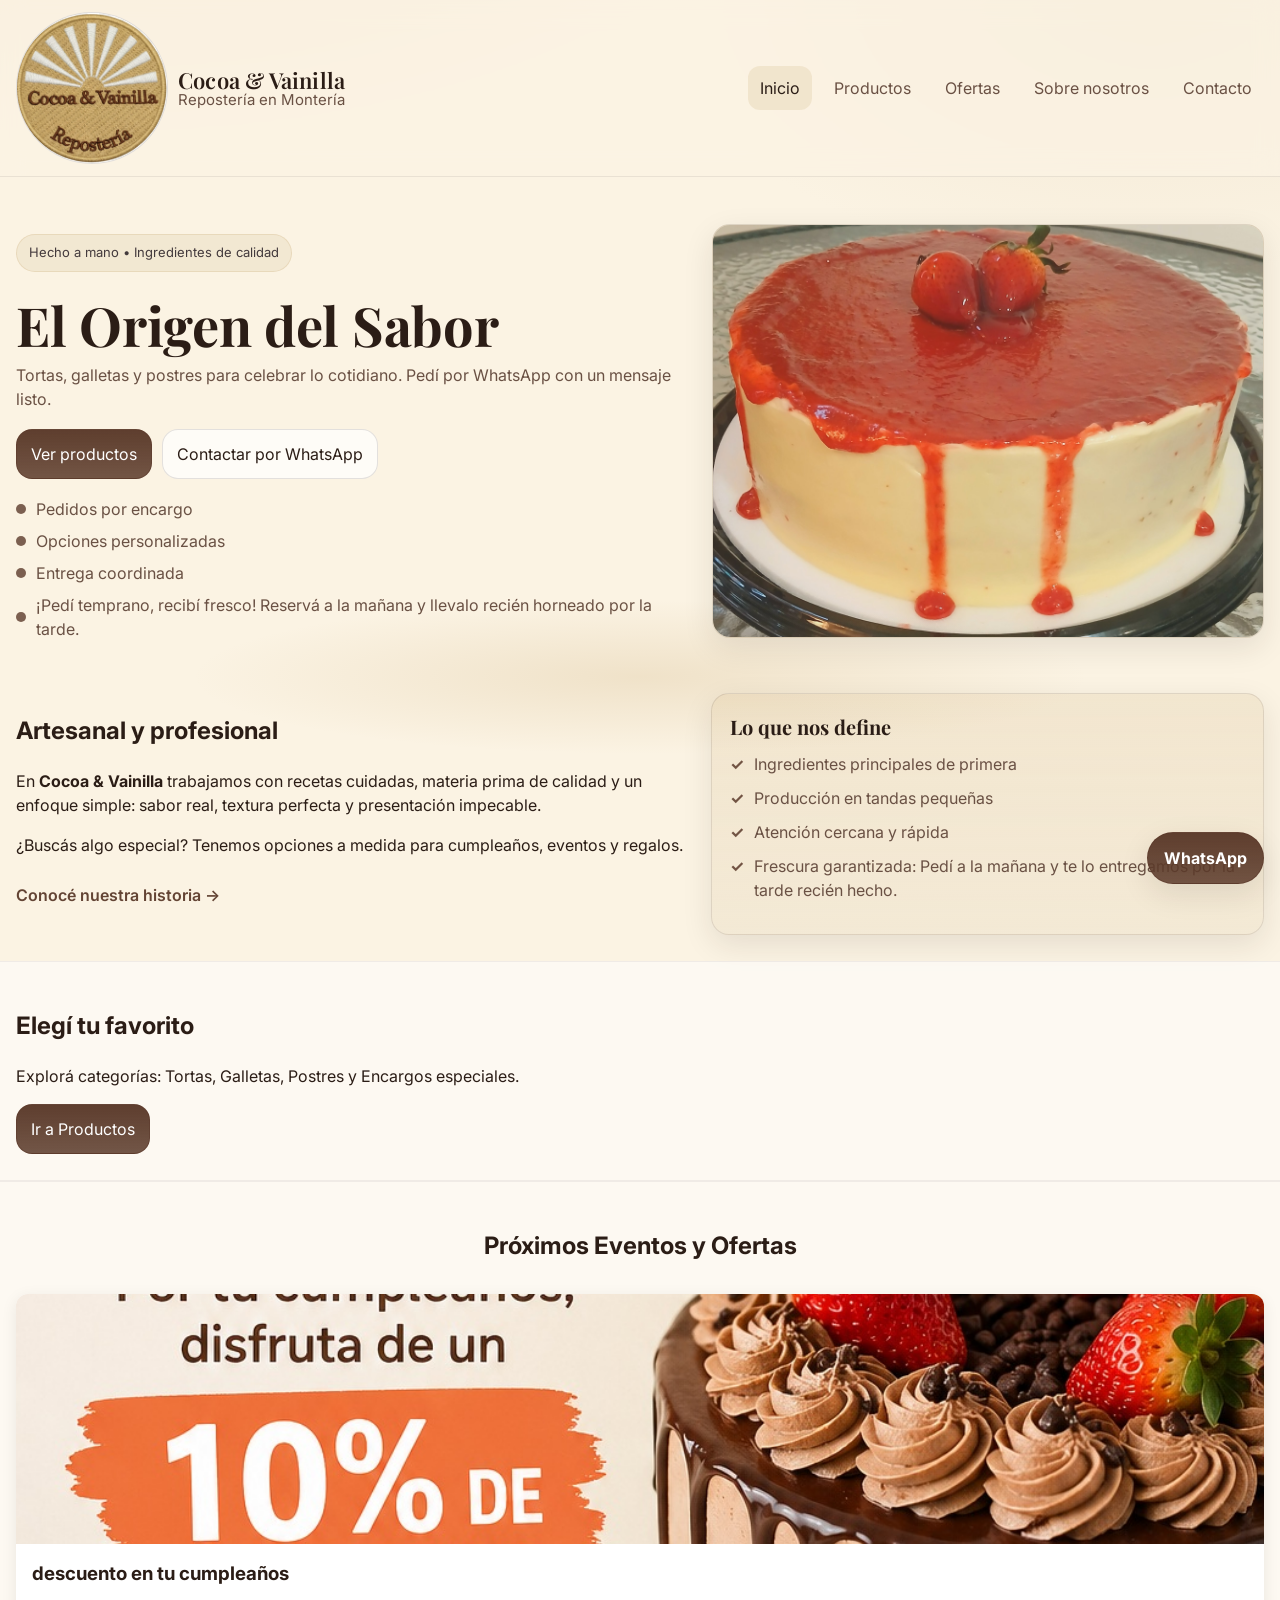
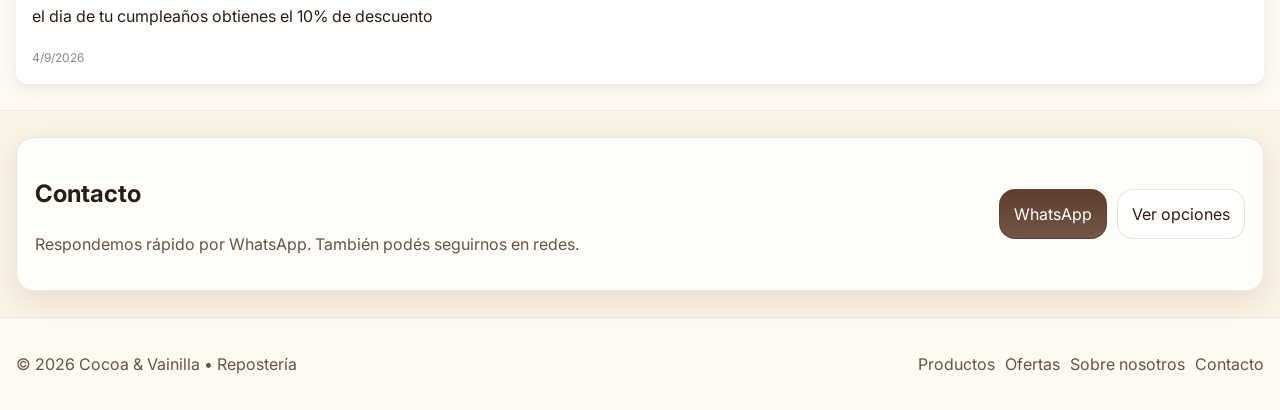
==== commit b9f7753d: "feat: fechas y estado de publicacion en las ofertas del panel El modelo de ofertas pasa de {id,title" ====
--- a/index.html
+++ b/index.html
@@ -217,6 +217,19 @@
 <select id="admin-offer-select" style="width:100%; margin-bottom:12px; padding:10px;"></select>
 <input id="admin-offer-title" placeholder="Título de la oferta (ej: 2x1 Martes)" style="width:100%; margin-bottom:10px; padding:10px;" />
 <textarea id="admin-offer-desc" placeholder="Descripción de la oferta..." style="width:100%; height:60px; margin-bottom:10px; padding:10px;"></textarea>
+
+<div style="display:flex; gap:8px; margin-bottom:10px;">
+  <label style="flex:1; font-size:12px; color:#888;">Desde
+    <input id="admin-offer-start" type="date" style="width:100%; margin-top:4px; padding:8px;" />
+  </label>
+  <label style="flex:1; font-size:12px; color:#888;">Hasta
+    <input id="admin-offer-end" type="date" style="width:100%; margin-top:4px; padding:8px;" />
+  </label>
+</div>
+
+<label style="display:flex; align-items:center; gap:8px; font-size:13px; color:#555; margin-bottom:10px;">
+  <input id="admin-offer-active" type="checkbox" checked /> Publicada (visible en la web)
+</label>
 
 <div style="display:flex; gap:12px;">
   <button id="admin-offer-save" style="flex:1; background:#4CAF50; color:white; border:none; padding:10px; border-radius:6px; font-weight:bold;">
--- a/styles.css
+++ b/styles.css
@@ -23,7 +23,7 @@
   --radius: 18px;
   --radius-sm: 14px;
 
-  --container: 1120px;
+  --container: 1280px;
   --gap: 16px;
 }
 
@@ -90,7 +90,7 @@
   position: sticky;
   top: 0;
   z-index: 50;
-  background: rgba(255, 247, 251, 0.72);
+  background: rgba(251, 243, 227, 0.72);
   backdrop-filter: blur(12px);
   border-bottom: 1px solid rgba(36, 27, 34, 0.08);
 }
@@ -548,6 +548,9 @@
 .contact-grid {
   display: grid;
   gap: 14px;
+  /* Sin esto, las tarjetas cortas (WhatsApp, Redes) se estiran hasta la altura
+     de Ubicación y quedan con un hueco blanco grande debajo del contenido. */
+  align-items: start;
 }
 
 .social-links {
@@ -805,7 +808,14 @@
   }
 
   .contact-grid {
-    grid-template-columns: repeat(3, minmax(0, 1fr));
+    grid-template-columns: repeat(2, minmax(0, 1fr));
+  }
+}
+
+/* Cuatro tarjetas de contacto: en pantallas anchas entran las cuatro en una fila. */
+@media (min-width: 1180px) {
+  .contact-grid {
+    grid-template-columns: repeat(4, minmax(0, 1fr));
   }
 }
 
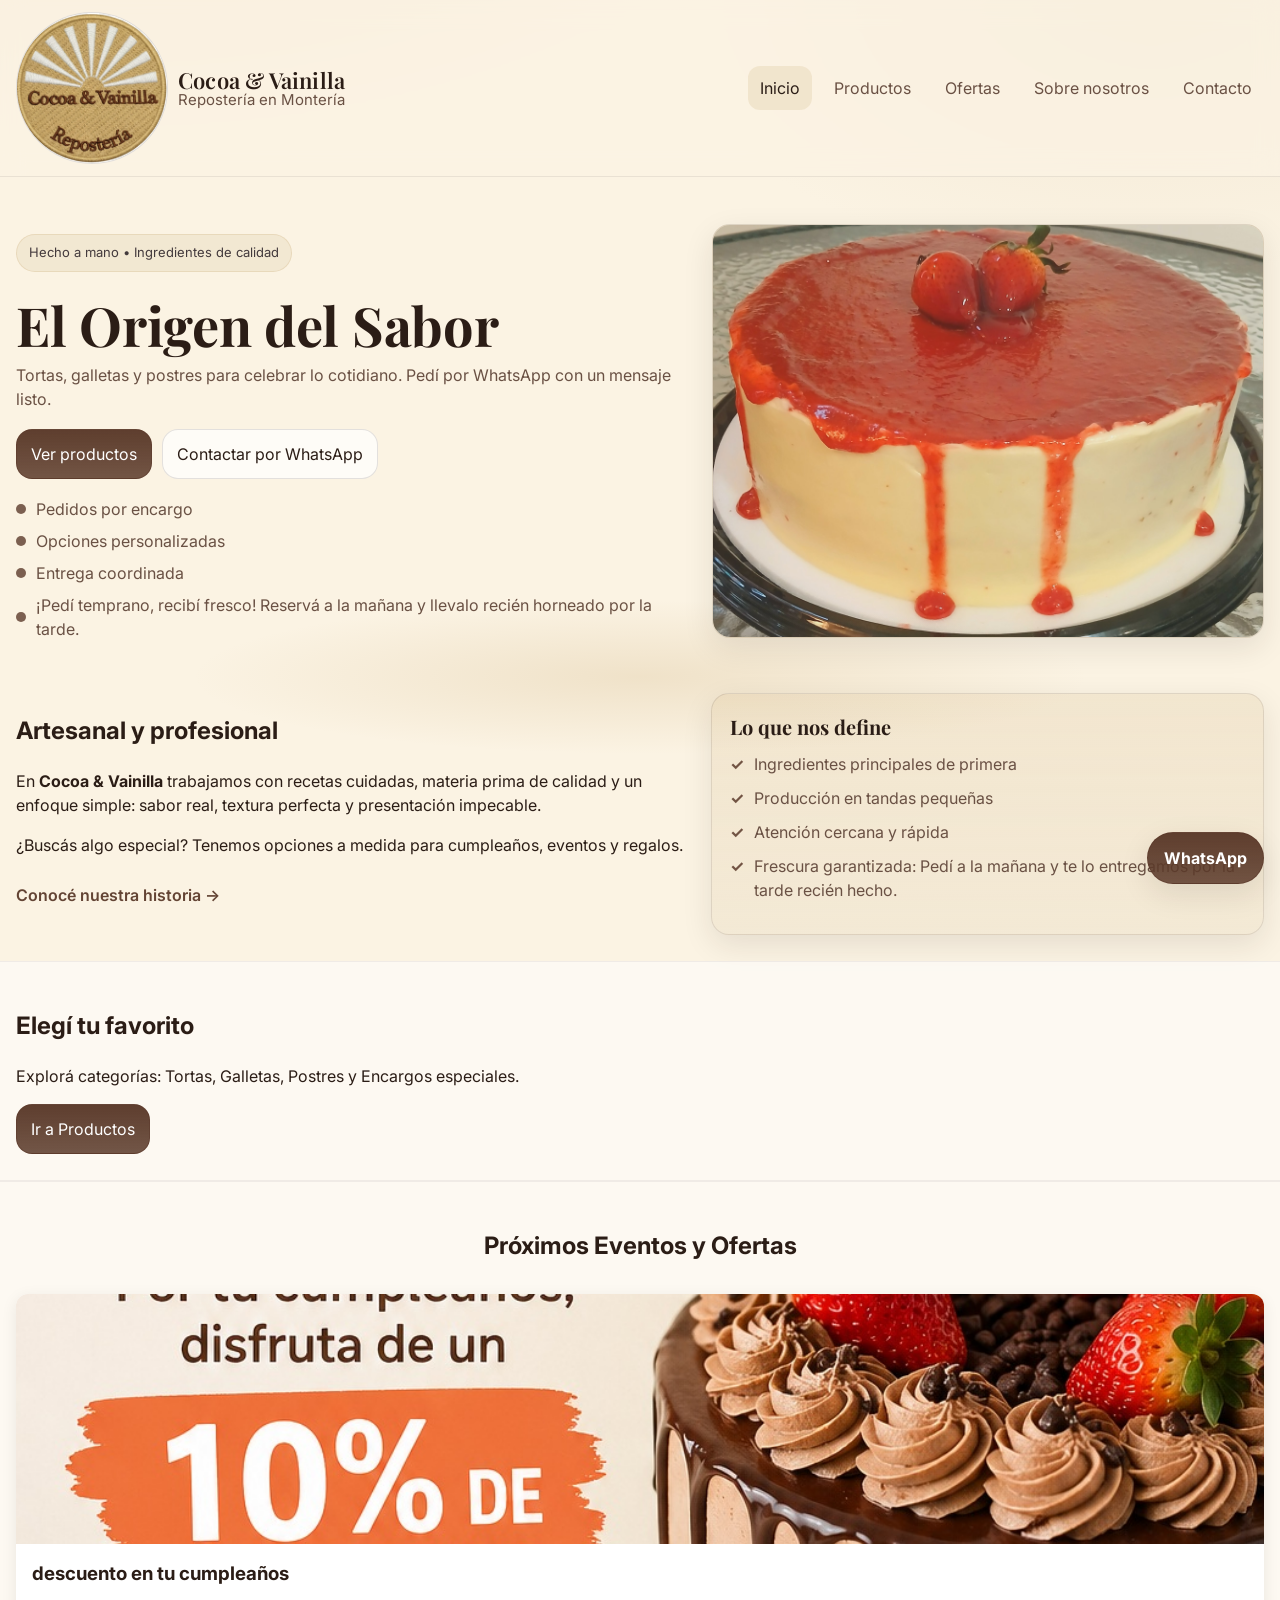
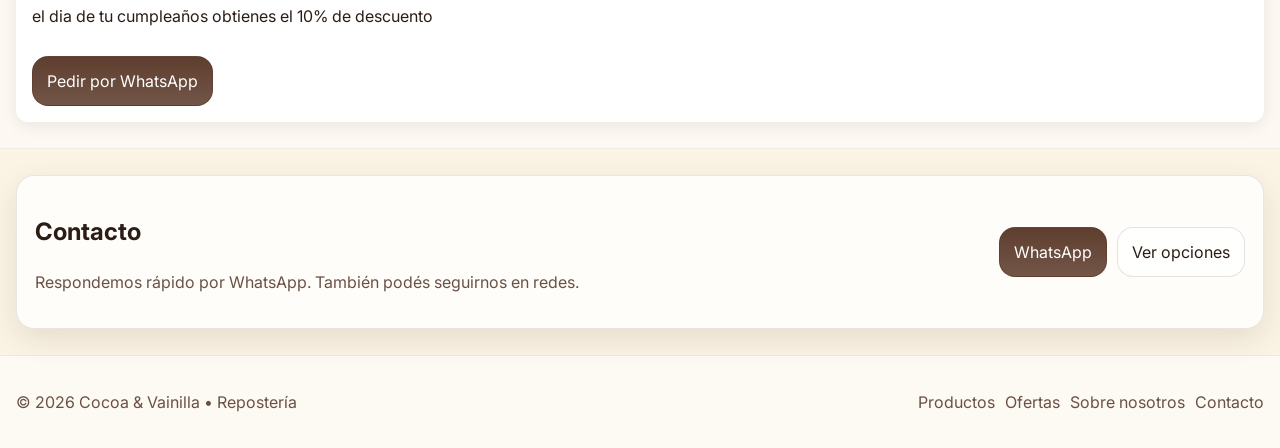
==== commit eaf378e3: "fix: permitir recorrer todo el panel de administracion El modal del panel estaba centrado con align-" ====
--- a/index.html
+++ b/index.html
@@ -172,8 +172,8 @@
   <a class="wa-float" href="#" data-whatsapp-link aria-label="Escribir por WhatsApp">WhatsApp</a>
 
  <!-- Panel de administración local (versión mejorada) -->
-<div id="admin-panel" style="display:none; position:fixed; top:0; left:0; width:100vw; height:100vh; background:rgba(0,0,0,0.65); z-index:9999; align-items:center; justify-content:center;">
-  <div style="background:#fff; padding:32px; border-radius:12px; max-width:520px; width:100%; box-shadow:0 8px 32px #0002; position:relative;">
+<div id="admin-panel" style="display:none; position:fixed; top:0; left:0; width:100vw; height:100vh; background:rgba(0,0,0,0.65); z-index:9999; align-items:flex-start; justify-content:center; overflow-y:auto; padding:20px 12px;">
+  <div style="background:#fff; padding:32px; border-radius:12px; max-width:520px; width:100%; box-shadow:0 8px 32px #0002; position:relative; margin:auto;">
     <button id="admin-close" style="position:absolute; top:12px; right:12px; font-size:24px; background:none; border:none; cursor:pointer; color:#666;">×</button>
     
     <h2>Editar productos</h2>
--- a/styles.css
+++ b/styles.css
@@ -857,9 +857,15 @@
 }
 
 .offer-date {
+  margin: 8px 0 0;
   font-size: 12px;
   color: #888;
 }
+
+.offer-cta {
+  margin-top: 12px;
+}
+
 .offers-grid {
   display: grid;
   grid-template-columns: repeat(auto-fit, minmax(300px, 1fr));
